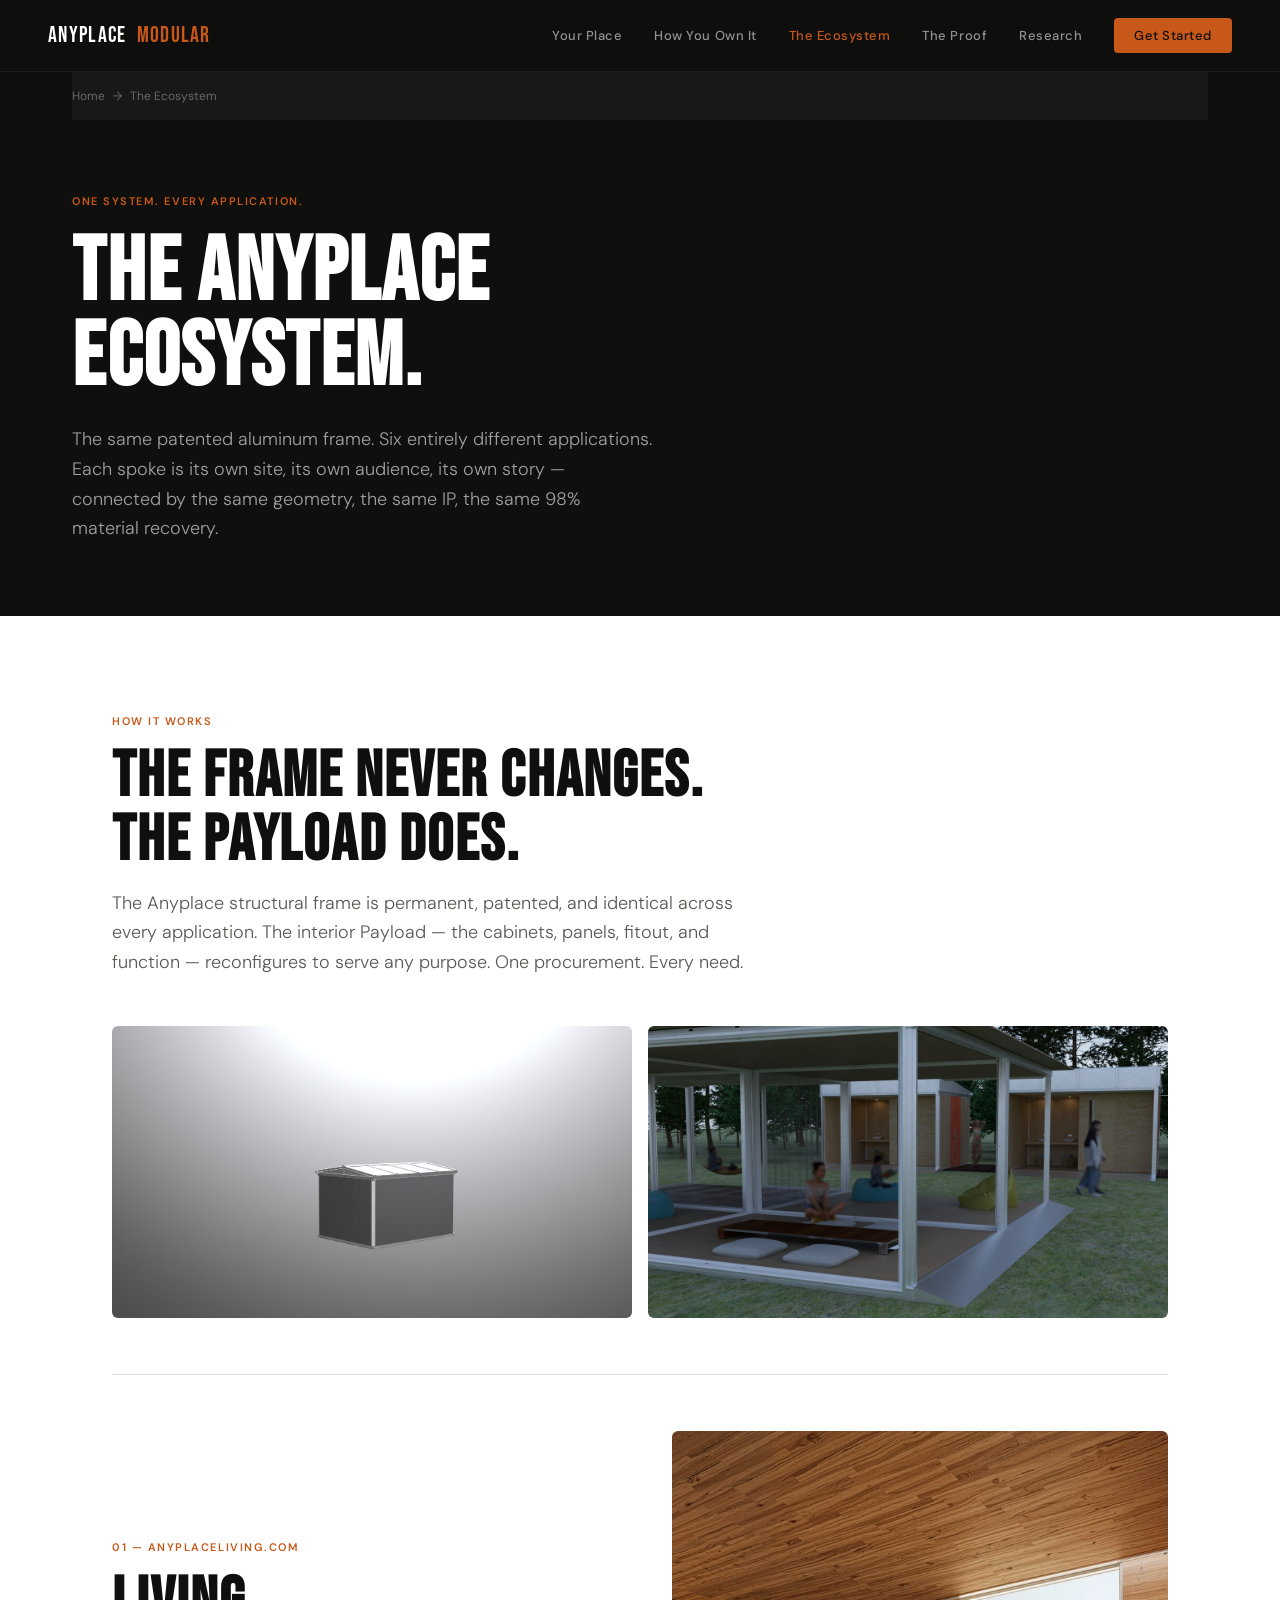
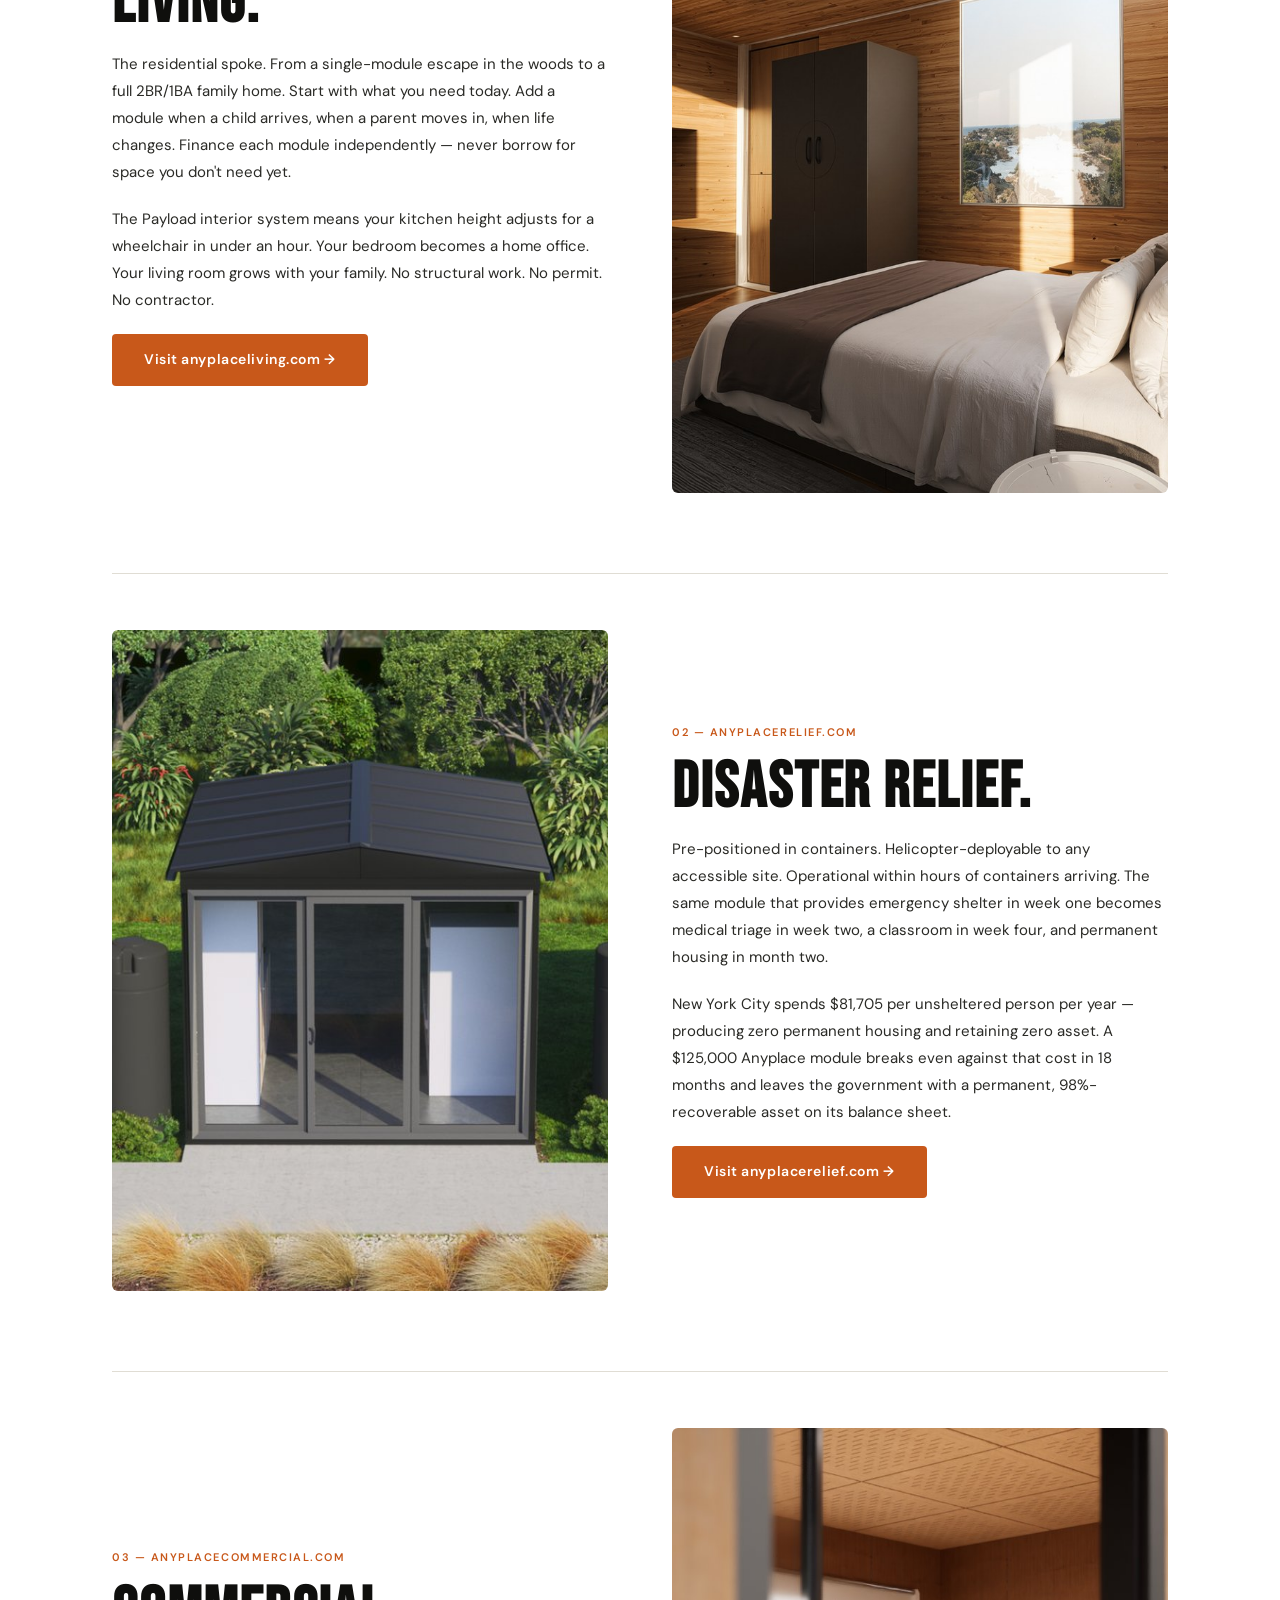
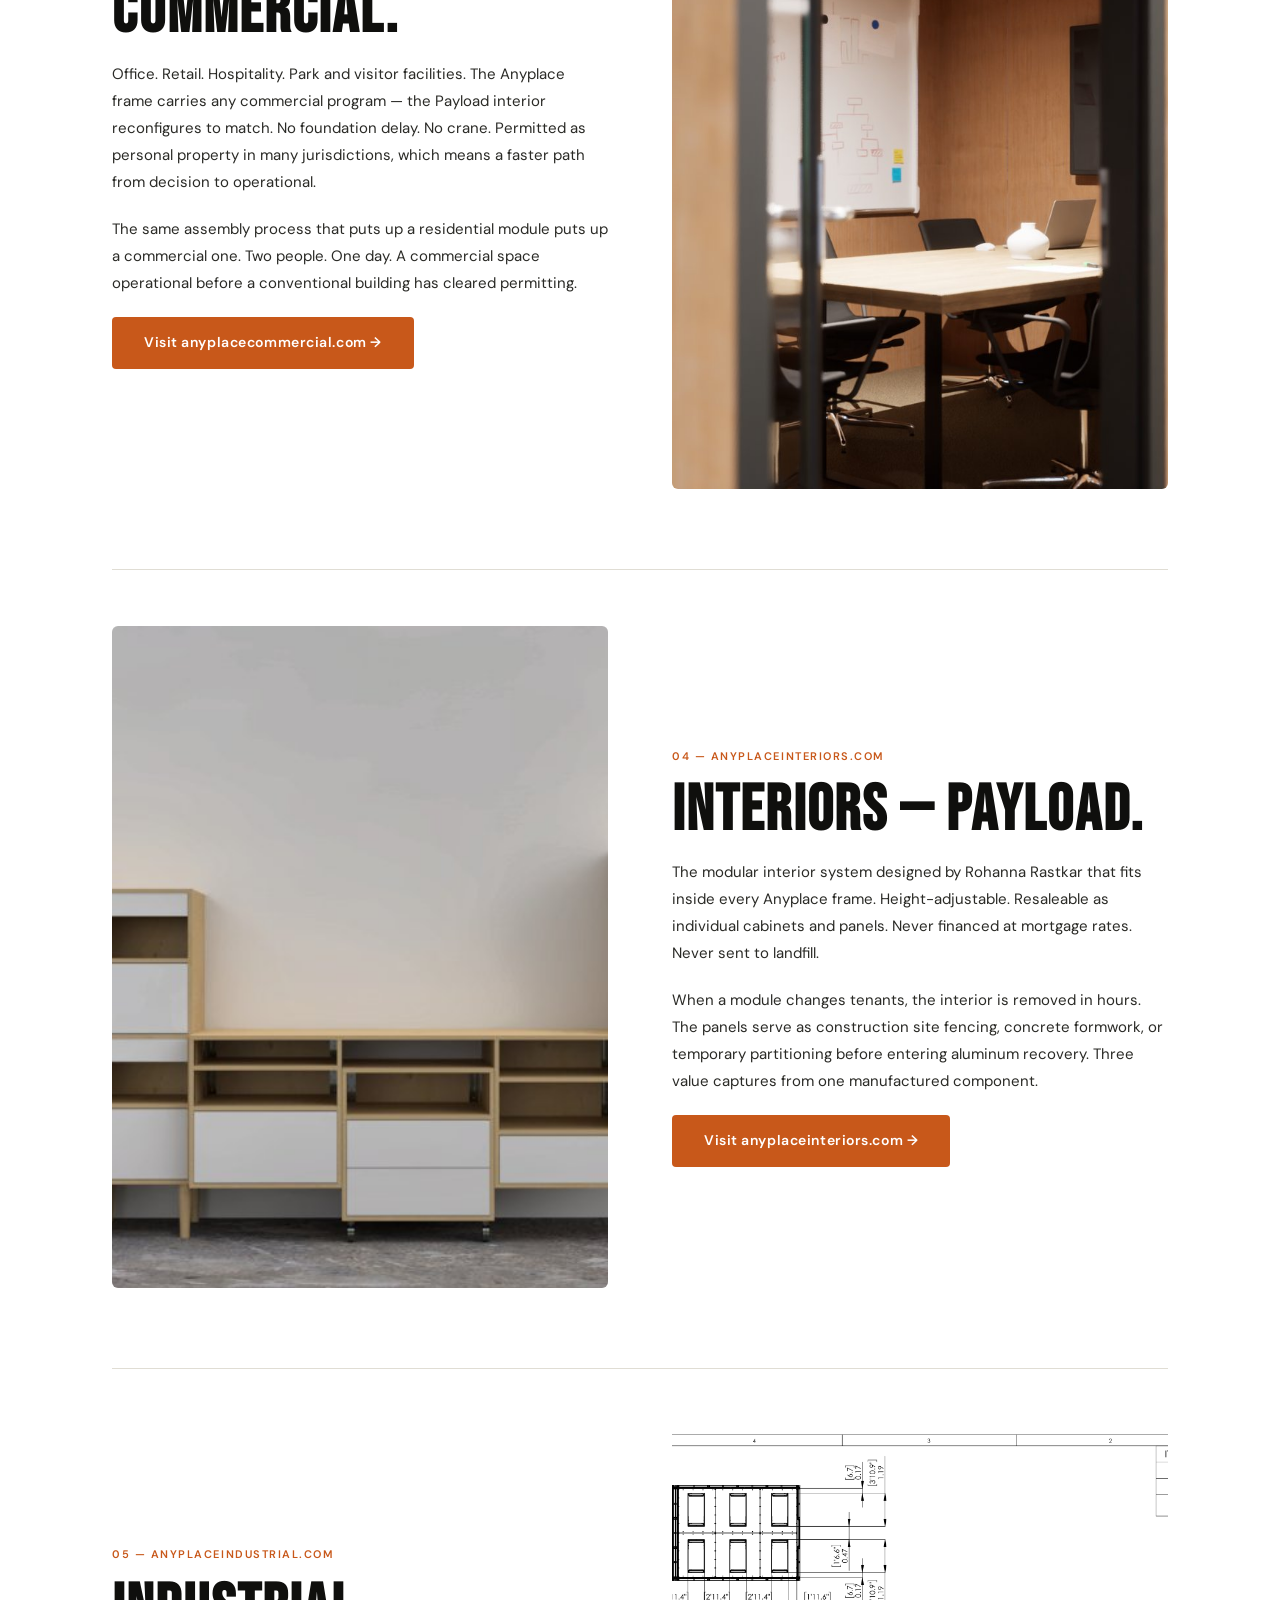
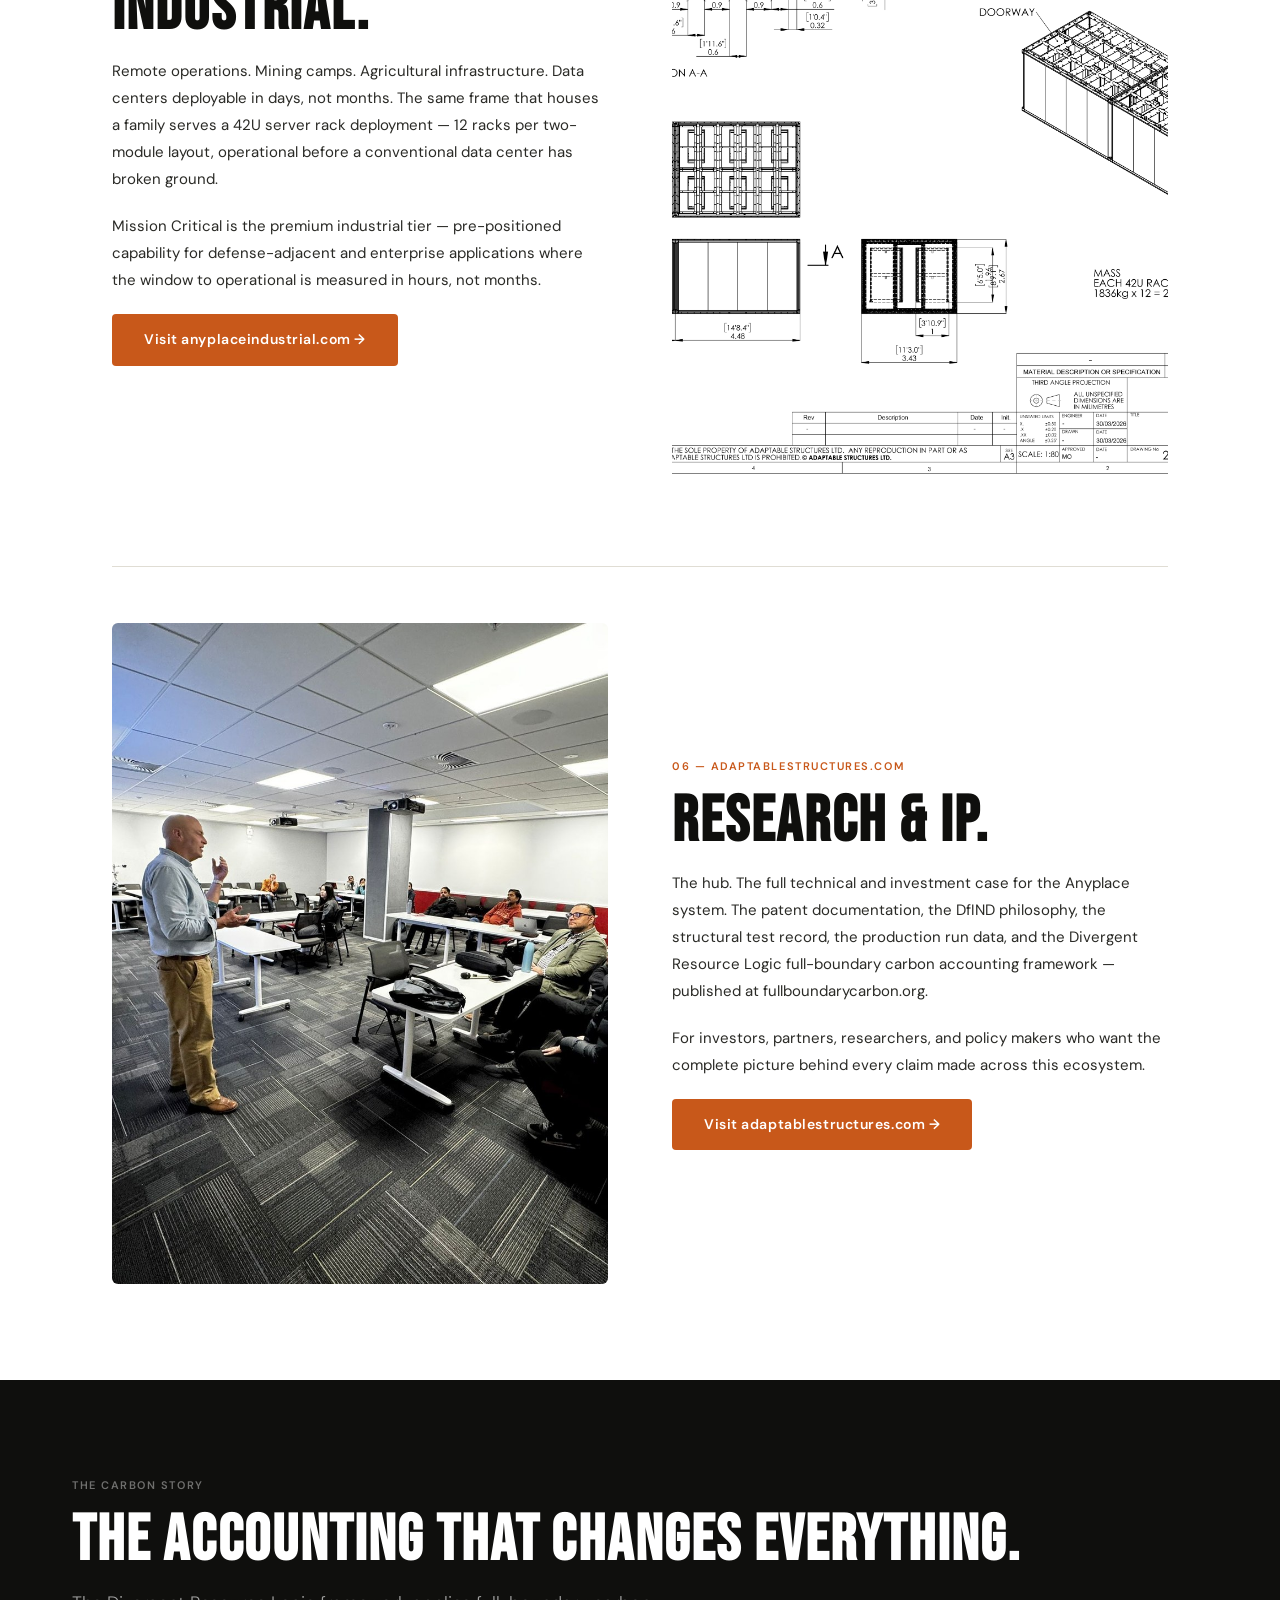
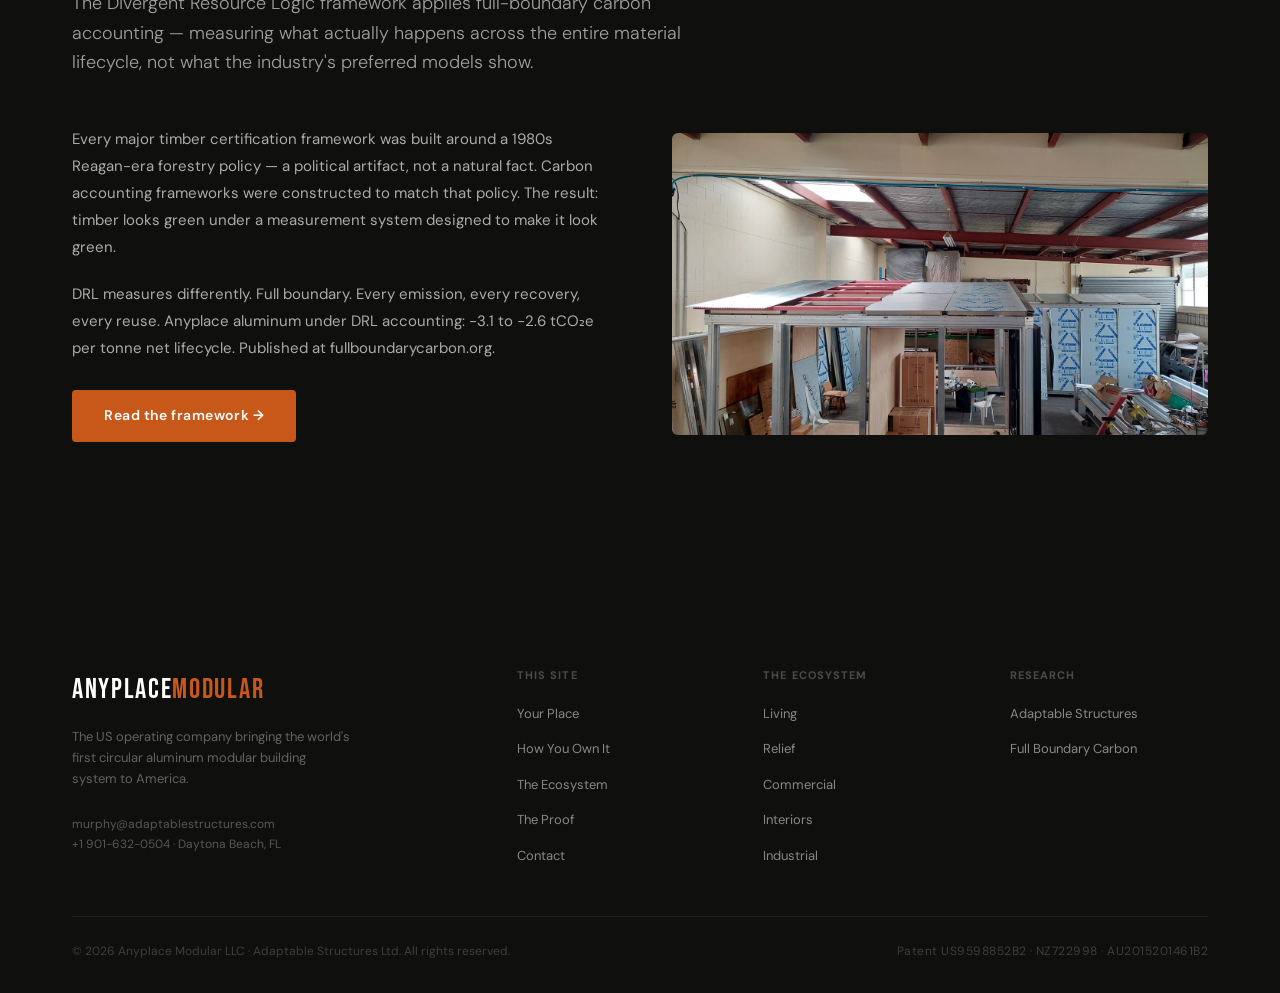
==== the-ecosystem/index.html @ c7db2c32 "Anyplace_Modular_Website_V1" ====
<!DOCTYPE html>
<html lang="en">
<head>
<meta charset="UTF-8">
<meta name="viewport" content="width=device-width, initial-scale=1.0">
<title>The Ecosystem — Anyplace Modular</title>
<meta name="description" content="One patented system. Six applications. Housing, disaster relief, commercial, interiors, industrial, and the research hub. The Anyplace ecosystem — each spoke its own site, all connected.">
<link rel="stylesheet" href="/assets/styles.css">
<link rel="icon" href="/assets/favicon/favicon-32.png" sizes="32x32">
</head>
<body>

<nav>
  <a href="/" class="nav-logo">ANYPLACE<span>MODULAR</span></a>
  <ul class="nav-links">
    <li><a href="/your-place/">Your Place</a></li>
    <li><a href="/how-you-own-it/">How You Own It</a></li>
    <li><a href="/the-ecosystem/" class="active">The Ecosystem</a></li>
    <li><a href="/the-proof/">The Proof</a></li>
    <li><a href="https://www.adaptablestructures.com" target="_blank">Research</a></li>
    <li><a href="/contact/" class="nav-cta">Get Started</a></li>
  </ul>
</nav>

<div class="page-hero">
  <div class="breadcrumb" style="background:rgba(255,255,255,0.04);padding:14px 0">
    <a href="/">Home</a><span>→</span>The Ecosystem
  </div>
  <div class="page-hero-inner">
    <p class="page-hero-eyebrow">One system. Every application.</p>
    <h1 class="page-hero-title">THE ANYPLACE<br>ECOSYSTEM.</h1>
    <p class="page-hero-deck">The same patented aluminum frame. Six entirely different applications. Each spoke is its own site, its own audience, its own story — connected by the same geometry, the same IP, the same 98% material recovery.</p>
  </div>
</div>

<div style="background:var(--white)">
<div class="section">

  <p class="eyebrow">How it works</p>
  <h2 class="section-title">The frame never changes.<br>The Payload does.</h2>
  <p class="section-deck">The Anyplace structural frame is permanent, patented, and identical across every application. The interior Payload — the cabinets, panels, fitout, and function — reconfigures to serve any purpose. One procurement. Every need.</p>

  <div class="img-grid-2" style="margin-bottom:48px">
    <div class="img-wrap img-wrap-wide">
      <img src="/assets/images/system-exploded-closed.jpg" alt="Anyplace module assembled" loading="lazy">
    </div>
    <div class="img-wrap img-wrap-wide">
      <img src="/assets/images/relief-camp-ecosystem.jpg" alt="Anyplace relief deployment" loading="lazy">
    </div>
  </div>

  <hr class="rule">

  <!-- SPOKE 01 — LIVING -->
  <div class="split" style="margin-bottom:80px">
    <div>
      <p class="eyebrow">01 — anyplaceliving.com</p>
      <h2 class="section-title">Living.</h2>
      <p class="body">The residential spoke. From a single-module escape in the woods to a full 2BR/1BA family home. Start with what you need today. Add a module when a child arrives, when a parent moves in, when life changes. Finance each module independently — never borrow for space you don't need yet.</p>
      <p class="body">The Payload interior system means your kitchen height adjusts for a wheelchair in under an hour. Your bedroom becomes a home office. Your living room grows with your family. No structural work. No permit. No contractor.</p>
      <a href="https://www.anyplaceliving.com" target="_blank" class="btn-primary">Visit anyplaceliving.com →</a>
    </div>
    <div class="img-wrap img-wrap-tall">
      <img src="/assets/images/living-v2-bedroom.jpg" alt="Anyplace living interior" loading="lazy">
    </div>
  </div>

  <hr class="rule">

  <!-- SPOKE 02 — RELIEF -->
  <div class="split split-reverse" style="margin-bottom:80px">
    <div>
      <p class="eyebrow">02 — anyplacerelief.com</p>
      <h2 class="section-title">Disaster Relief.</h2>
      <p class="body">Pre-positioned in containers. Helicopter-deployable to any accessible site. Operational within hours of containers arriving. The same module that provides emergency shelter in week one becomes medical triage in week two, a classroom in week four, and permanent housing in month two.</p>
      <p class="body">New York City spends $81,705 per unsheltered person per year — producing zero permanent housing and retaining zero asset. A $125,000 Anyplace module breaks even against that cost in 18 months and leaves the government with a permanent, 98%-recoverable asset on its balance sheet.</p>
      <a href="https://www.anyplacerelief.com" target="_blank" class="btn-primary">Visit anyplacerelief.com →</a>
    </div>
    <div class="img-wrap img-wrap-tall">
      <img src="/assets/images/relief-3-modules-open.jpg" alt="Anyplace relief deployment" loading="lazy">
    </div>
  </div>

  <hr class="rule">

  <!-- SPOKE 03 — COMMERCIAL -->
  <div class="split" style="margin-bottom:80px">
    <div>
      <p class="eyebrow">03 — anyplacecommercial.com</p>
      <h2 class="section-title">Commercial.</h2>
      <p class="body">Office. Retail. Hospitality. Park and visitor facilities. The Anyplace frame carries any commercial program — the Payload interior reconfigures to match. No foundation delay. No crane. Permitted as personal property in many jurisdictions, which means a faster path from decision to operational.</p>
      <p class="body">The same assembly process that puts up a residential module puts up a commercial one. Two people. One day. A commercial space operational before a conventional building has cleared permitting.</p>
      <a href="https://www.anyplacecommercial.com" target="_blank" class="btn-primary">Visit anyplacecommercial.com →</a>
    </div>
    <div class="img-wrap img-wrap-tall">
      <img src="/assets/images/commercial-office-meeting.jpg" alt="Anyplace commercial office" loading="lazy">
    </div>
  </div>

  <hr class="rule">

  <!-- SPOKE 04 — INTERIORS -->
  <div class="split split-reverse" style="margin-bottom:80px">
    <div>
      <p class="eyebrow">04 — anyplaceinteriors.com</p>
      <h2 class="section-title">Interiors — Payload.</h2>
      <p class="body">The modular interior system designed by Rohanna Rastkar that fits inside every Anyplace frame. Height-adjustable. Resaleable as individual cabinets and panels. Never financed at mortgage rates. Never sent to landfill.</p>
      <p class="body">When a module changes tenants, the interior is removed in hours. The panels serve as construction site fencing, concrete formwork, or temporary partitioning before entering aluminum recovery. Three value captures from one manufactured component.</p>
      <a href="https://www.anyplaceinteriors.com" target="_blank" class="btn-primary">Visit anyplaceinteriors.com →</a>
    </div>
    <div class="img-wrap img-wrap-tall">
      <img src="/assets/images/payload-full-wall.jpg" alt="Payload interior system" loading="lazy">
    </div>
  </div>

  <hr class="rule">

  <!-- SPOKE 05 — INDUSTRIAL -->
  <div class="split" style="margin-bottom:80px">
    <div>
      <p class="eyebrow">05 — anyplaceindustrial.com</p>
      <h2 class="section-title">Industrial.</h2>
      <p class="body">Remote operations. Mining camps. Agricultural infrastructure. Data centers deployable in days, not months. The same frame that houses a family serves a 42U server rack deployment — 12 racks per two-module layout, operational before a conventional data center has broken ground.</p>
      <p class="body">Mission Critical is the premium industrial tier — pre-positioned capability for defense-adjacent and enterprise applications where the window to operational is measured in hours, not months.</p>
      <a href="https://www.anyplaceindustrial.com" target="_blank" class="btn-primary">Visit anyplaceindustrial.com →</a>
    </div>
    <div class="img-wrap img-wrap-tall">
      <img src="/assets/images/data-centers-2mod-hires.png" alt="Anyplace data center configuration" loading="lazy">
    </div>
  </div>

  <hr class="rule">

  <!-- SPOKE 06 — RESEARCH -->
  <div class="split split-reverse" style="margin-bottom:0">
    <div>
      <p class="eyebrow">06 — adaptablestructures.com</p>
      <h2 class="section-title">Research & IP.</h2>
      <p class="body">The hub. The full technical and investment case for the Anyplace system. The patent documentation, the DfIND philosophy, the structural test record, the production run data, and the Divergent Resource Logic full-boundary carbon accounting framework — published at fullboundarycarbon.org.</p>
      <p class="body">For investors, partners, researchers, and policy makers who want the complete picture behind every claim made across this ecosystem.</p>
      <a href="https://www.adaptablestructures.com" target="_blank" class="btn-primary">Visit adaptablestructures.com →</a>
    </div>
    <div class="img-wrap img-wrap-tall">
      <img src="/assets/images/massey-2025-presenting.jpg" alt="Murphy O'Neal presenting at Massey University" loading="lazy">
    </div>
  </div>

</div>
</div>

<div style="background:var(--ink)">
<div class="section-dark">
  <div class="section-dark-inner">
    <p class="eyebrow eyebrow-light">The carbon story</p>
    <h2 class="section-title section-title-white">The accounting that changes everything.</h2>
    <p class="section-deck section-deck-white">The Divergent Resource Logic framework applies full-boundary carbon accounting — measuring what actually happens across the entire material lifecycle, not what the industry's preferred models show.</p>
    <div class="split">
      <div>
        <p class="body body-white">Every major timber certification framework was built around a 1980s Reagan-era forestry policy — a political artifact, not a natural fact. Carbon accounting frameworks were constructed to match that policy. The result: timber looks green under a measurement system designed to make it look green.</p>
        <p class="body body-white">DRL measures differently. Full boundary. Every emission, every recovery, every reuse. Anyplace aluminum under DRL accounting: −3.1 to −2.6 tCO₂e per tonne net lifecycle. Published at fullboundarycarbon.org.</p>
        <a href="https://www.fullboundarycarbon.org" target="_blank" class="btn-primary" style="margin-top:8px">Read the framework →</a>
      </div>
      <div class="img-wrap img-wrap-wide">
        <img src="/assets/images/hybrid-roof-overview.jpg" alt="Anyplace system overview" loading="lazy">
      </div>
    </div>
  </div>
</div>
</div>

<footer>
  <div class="footer-grid">
    <div>
      <p class="footer-brand">ANYPLACE<span>MODULAR</span></p>
      <p class="footer-tagline">The US operating company bringing the world's first circular aluminum modular building system to America.</p>
      <p style="font-size:12px;color:rgba(255,255,255,0.3)">murphy@adaptablestructures.com<br>+1 901-632-0504 · Daytona Beach, FL</p>
    </div>
    <div>
      <p class="footer-col-title">This site</p>
      <ul class="footer-links">
        <li><a href="/your-place/">Your Place</a></li>
        <li><a href="/how-you-own-it/">How You Own It</a></li>
        <li><a href="/the-ecosystem/">The Ecosystem</a></li>
        <li><a href="/the-proof/">The Proof</a></li>
        <li><a href="/contact/">Contact</a></li>
      </ul>
    </div>
    <div>
      <p class="footer-col-title">The ecosystem</p>
      <ul class="footer-links">
        <li><a href="https://www.anyplaceliving.com" target="_blank">Living</a></li>
        <li><a href="https://www.anyplacerelief.com" target="_blank">Relief</a></li>
        <li><a href="https://www.anyplacecommercial.com" target="_blank">Commercial</a></li>
        <li><a href="https://www.anyplaceinteriors.com" target="_blank">Interiors</a></li>
        <li><a href="https://www.anyplaceindustrial.com" target="_blank">Industrial</a></li>
      </ul>
    </div>
    <div>
      <p class="footer-col-title">Research</p>
      <ul class="footer-links">
        <li><a href="https://www.adaptablestructures.com" target="_blank">Adaptable Structures</a></li>
        <li><a href="https://www.fullboundarycarbon.org" target="_blank">Full Boundary Carbon</a></li>
      </ul>
    </div>
  </div>
  <div class="footer-bottom">
    <p>© 2026 Anyplace Modular LLC · Adaptable Structures Ltd. All rights reserved.</p>
    <p class="footer-patent">Patent US9598852B2 · NZ722998 · AU2015201461B2</p>
  </div>
</footer>

</body>
</html>
---- assets/styles.css ----
@import url('https://fonts.googleapis.com/css2?family=Bebas+Neue&family=DM+Sans:ital,wght@0,300;0,400;0,500;0,600;1,300&family=DM+Serif+Display:ital@0;1&display=swap');

:root {
  --ink: #0f0f0d;
  --ink-mid: #2a2a26;
  --ink-light: #5a5a54;
  --ink-faint: #9a9a90;
  --rule: #e0ddd4;
  --rule-light: #f0ede6;
  --page: #f8f7f2;
  --white: #ffffff;
  --orange: #c8581a;
  --orange-light: #fdf0e8;
  --orange-mid: #e06020;
  --green: #1a6e4a;
  --green-light: #e8f4ee;
  --blue: #14427a;
  --blue-light: #e8f0fb;
  --nav-h: 72px;
}

* { box-sizing: border-box; margin: 0; padding: 0; }

html { scroll-behavior: smooth; }

body {
  font-family: 'DM Sans', sans-serif;
  background: var(--page);
  color: var(--ink);
  font-size: 15px;
  line-height: 1.7;
  -webkit-font-smoothing: antialiased;
}

/* ── NAV ── */
nav {
  position: fixed;
  top: 0; left: 0; right: 0;
  height: var(--nav-h);
  background: rgba(15,15,13,0.96);
  backdrop-filter: blur(12px);
  -webkit-backdrop-filter: blur(12px);
  z-index: 100;
  display: flex;
  align-items: center;
  justify-content: space-between;
  padding: 0 48px;
  border-bottom: 1px solid rgba(255,255,255,0.06);
}
.nav-logo {
  font-family: 'Bebas Neue', sans-serif;
  font-size: 22px;
  letter-spacing: .06em;
  color: var(--white);
  text-decoration: none;
  display: flex;
  align-items: center;
  gap: 10px;
}
.nav-logo span {
  color: var(--orange);
}
.nav-links {
  display: flex;
  gap: 32px;
  list-style: none;
}
.nav-links a {
  font-size: 13px;
  font-weight: 500;
  letter-spacing: .04em;
  color: rgba(255,255,255,0.55);
  text-decoration: none;
  transition: color .2s;
}
.nav-links a:hover { color: var(--white); }
.nav-links a.active { color: var(--orange); }
.nav-cta {
  font-size: 13px;
  font-weight: 600;
  color: var(--ink) !important;
  background: var(--orange);
  padding: 9px 20px;
  border-radius: 4px;
  transition: background .2s !important;
}
.nav-cta:hover { background: var(--orange-mid) !important; color: var(--white) !important; }

/* ── HERO ── */
.hero {
  min-height: 100vh;
  padding-top: var(--nav-h);
  position: relative;
  display: flex;
  align-items: center;
  overflow: hidden;
}
.hero-bg {
  position: absolute;
  inset: 0;
  background-size: cover;
  background-position: center;
  filter: brightness(0.35);
}
.hero-overlay {
  position: absolute;
  inset: 0;
  background: linear-gradient(135deg, rgba(15,15,13,0.7) 0%, rgba(200,88,26,0.15) 100%);
}
.hero-content {
  position: relative;
  z-index: 2;
  padding: 80px 72px;
  max-width: 900px;
}
.hero-eyebrow {
  font-size: 11px;
  font-weight: 600;
  letter-spacing: .16em;
  text-transform: uppercase;
  color: var(--orange);
  margin-bottom: 24px;
}
.hero-title {
  font-family: 'Bebas Neue', sans-serif;
  font-size: clamp(72px, 10vw, 130px);
  line-height: .95;
  color: var(--white);
  margin-bottom: 28px;
  letter-spacing: .02em;
}
.hero-title em {
  color: var(--orange);
  font-style: normal;
}
.hero-body {
  font-size: 19px;
  font-weight: 300;
  color: rgba(255,255,255,0.7);
  max-width: 560px;
  line-height: 1.65;
  margin-bottom: 48px;
}
.hero-actions {
  display: flex;
  gap: 16px;
  flex-wrap: wrap;
}
.btn-primary {
  display: inline-block;
  background: var(--orange);
  color: var(--white);
  font-size: 14px;
  font-weight: 600;
  letter-spacing: .04em;
  padding: 14px 32px;
  border-radius: 4px;
  text-decoration: none;
  transition: background .2s, transform .2s;
}
.btn-primary:hover { background: var(--orange-mid); transform: translateY(-1px); }
.btn-ghost {
  display: inline-block;
  border: 1px solid rgba(255,255,255,0.3);
  color: rgba(255,255,255,0.8);
  font-size: 14px;
  font-weight: 500;
  padding: 14px 32px;
  border-radius: 4px;
  text-decoration: none;
  transition: border-color .2s, color .2s;
}
.btn-ghost:hover { border-color: var(--white); color: var(--white); }

/* ── SECTIONS ── */
.section {
  padding: 96px 72px;
  max-width: 1200px;
  margin: 0 auto;
}
.section-sm { padding: 64px 72px; }
.section-dark {
  background: var(--ink);
  max-width: 100%;
  padding: 96px 72px;
}
.section-dark-inner {
  max-width: 1200px;
  margin: 0 auto;
}
.section-orange {
  background: var(--orange);
  max-width: 100%;
  padding: 80px 72px;
}
.section-orange-inner {
  max-width: 1200px;
  margin: 0 auto;
}

.eyebrow {
  font-size: 11px;
  font-weight: 600;
  letter-spacing: .14em;
  text-transform: uppercase;
  color: var(--orange);
  margin-bottom: 14px;
}
.eyebrow-light { color: rgba(255,255,255,0.4); }
.eyebrow-white { color: var(--white); }

h2.section-title {
  font-family: 'Bebas Neue', sans-serif;
  font-size: clamp(42px, 5vw, 64px);
  line-height: 1;
  letter-spacing: .03em;
  color: var(--ink);
  margin-bottom: 16px;
}
h2.section-title-white { color: var(--white); }
.section-deck {
  font-size: 18px;
  font-weight: 300;
  color: var(--ink-light);
  max-width: 640px;
  line-height: 1.65;
  margin-bottom: 48px;
}
.section-deck-white {
  color: rgba(255,255,255,0.6);
}

p.body {
  font-size: 15px;
  line-height: 1.8;
  color: var(--ink-mid);
  margin-bottom: 20px;
  max-width: 680px;
}
p.body-white {
  color: rgba(255,255,255,0.65);
}

/* ── STAT GRID ── */
.stat-grid {
  display: grid;
  gap: 1px;
  background: var(--rule);
  border: 1px solid var(--rule);
  border-radius: 8px;
  overflow: hidden;
  margin-bottom: 48px;
}
.stat-grid-3 { grid-template-columns: repeat(3, 1fr); }
.stat-grid-4 { grid-template-columns: repeat(4, 1fr); }
.stat-grid-2 { grid-template-columns: repeat(2, 1fr); }
.stat {
  background: var(--white);
  padding: 28px 24px 22px;
}
.stat-dark { background: rgba(255,255,255,0.04); }
.stat-label {
  font-size: 11px;
  font-weight: 500;
  letter-spacing: .06em;
  text-transform: uppercase;
  color: var(--ink-faint);
  margin-bottom: 12px;
  line-height: 1.4;
}
.stat-label-white { color: rgba(255,255,255,0.35); }
.stat-value {
  font-family: 'Bebas Neue', sans-serif;
  font-size: 40px;
  line-height: 1;
  color: var(--ink);
  margin-bottom: 8px;
  letter-spacing: .02em;
}
.stat-value-white { color: var(--white); }
.stat-value.orange { color: var(--orange); }
.stat-value.green { color: var(--green); }
.stat-note {
  font-size: 12px;
  color: var(--ink-light);
  line-height: 1.5;
}
.stat-note-white { color: rgba(255,255,255,0.4); }

/* ── SPOKE GRID ── */
.spoke-grid {
  display: grid;
  grid-template-columns: repeat(3, 1fr);
  gap: 2px;
  background: var(--rule);
  border-radius: 8px;
  overflow: hidden;
  margin-bottom: 48px;
}
.spoke-card {
  background: var(--white);
  padding: 32px 28px;
  text-decoration: none;
  transition: background .2s;
  display: block;
}
.spoke-card:hover { background: var(--orange-light); }
.spoke-num {
  font-size: 10px;
  font-weight: 700;
  letter-spacing: .1em;
  text-transform: uppercase;
  color: var(--ink-faint);
  margin-bottom: 14px;
}
.spoke-title {
  font-family: 'Bebas Neue', sans-serif;
  font-size: 26px;
  letter-spacing: .03em;
  color: var(--ink);
  margin-bottom: 10px;
  line-height: 1.1;
}
.spoke-body {
  font-size: 13px;
  color: var(--ink-light);
  line-height: 1.6;
  margin-bottom: 16px;
}
.spoke-link {
  font-size: 12px;
  font-weight: 600;
  letter-spacing: .06em;
  text-transform: uppercase;
  color: var(--orange);
}

/* ── IMAGE GRID ── */
.img-grid-2 {
  display: grid;
  grid-template-columns: 1fr 1fr;
  gap: 16px;
  margin-bottom: 48px;
}
.img-grid-3 {
  display: grid;
  grid-template-columns: repeat(3, 1fr);
  gap: 12px;
  margin-bottom: 48px;
}
.img-wrap {
  border-radius: 6px;
  overflow: hidden;
  aspect-ratio: 4/3;
}
.img-wrap img {
  width: 100%;
  height: 100%;
  object-fit: cover;
  display: block;
  transition: transform .4s;
}
.img-wrap:hover img { transform: scale(1.03); }
.img-wrap-tall { aspect-ratio: 3/4; }
.img-wrap-wide { aspect-ratio: 16/9; }

/* ── SPLIT LAYOUT ── */
.split {
  display: grid;
  grid-template-columns: 1fr 1fr;
  gap: 64px;
  align-items: center;
  margin-bottom: 64px;
}
.split-reverse { direction: rtl; }
.split-reverse > * { direction: ltr; }

/* ── PULLQUOTE ── */
.pullquote {
  padding: 48px 56px;
  background: var(--ink);
  border-radius: 8px;
  margin: 48px 0;
  position: relative;
  overflow: hidden;
}
.pullquote::before {
  content: '"';
  position: absolute;
  top: -20px;
  left: 40px;
  font-family: 'Bebas Neue', sans-serif;
  font-size: 200px;
  color: rgba(200,88,26,0.15);
  line-height: 1;
}
.pullquote p {
  font-family: 'DM Serif Display', serif;
  font-size: 24px;
  line-height: 1.55;
  color: var(--white);
  position: relative;
  z-index: 1;
}
.pullquote cite {
  display: block;
  font-size: 12px;
  font-weight: 500;
  letter-spacing: .06em;
  text-transform: uppercase;
  color: rgba(255,255,255,0.3);
  margin-top: 20px;
  font-style: normal;
}

/* ── PROOF STRIP ── */
.proof-strip {
  display: flex;
  gap: 0;
  border: 1px solid var(--rule);
  border-radius: 8px;
  overflow: hidden;
  margin-bottom: 48px;
}
.proof-item {
  flex: 1;
  padding: 20px 24px;
  border-right: 1px solid var(--rule);
  background: var(--white);
}
.proof-item:last-child { border-right: none; }
.proof-item-label {
  font-size: 10px;
  font-weight: 700;
  letter-spacing: .1em;
  text-transform: uppercase;
  color: var(--ink-faint);
  margin-bottom: 6px;
}
.proof-item-value {
  font-family: 'Bebas Neue', sans-serif;
  font-size: 28px;
  color: var(--orange);
  letter-spacing: .02em;
  line-height: 1;
  margin-bottom: 4px;
}
.proof-item-note {
  font-size: 11px;
  color: var(--ink-light);
  line-height: 1.4;
}

/* ── FOOTER ── */
footer {
  background: var(--ink);
  padding: 64px 72px 32px;
}
.footer-grid {
  display: grid;
  grid-template-columns: 2fr 1fr 1fr 1fr;
  gap: 48px;
  margin-bottom: 48px;
}
.footer-brand {
  font-family: 'Bebas Neue', sans-serif;
  font-size: 28px;
  letter-spacing: .06em;
  color: var(--white);
  margin-bottom: 14px;
}
.footer-brand span { color: var(--orange); }
.footer-tagline {
  font-size: 13px;
  color: rgba(255,255,255,0.35);
  line-height: 1.6;
  max-width: 280px;
  margin-bottom: 24px;
}
.footer-col-title {
  font-size: 11px;
  font-weight: 700;
  letter-spacing: .1em;
  text-transform: uppercase;
  color: rgba(255,255,255,0.25);
  margin-bottom: 16px;
}
.footer-links {
  list-style: none;
  display: flex;
  flex-direction: column;
  gap: 10px;
}
.footer-links a {
  font-size: 13px;
  color: rgba(255,255,255,0.5);
  text-decoration: none;
  transition: color .2s;
}
.footer-links a:hover { color: var(--white); }
.footer-bottom {
  border-top: 1px solid rgba(255,255,255,0.08);
  padding-top: 24px;
  display: flex;
  justify-content: space-between;
  align-items: center;
}
.footer-bottom p {
  font-size: 12px;
  color: rgba(255,255,255,0.2);
}
.footer-patent {
  font-size: 11px;
  color: rgba(255,255,255,0.2);
  letter-spacing: .04em;
}

/* ── CALLOUT ── */
.callout {
  padding: 24px 28px;
  border-radius: 6px;
  border-left: 3px solid;
  margin-bottom: 32px;
}
.callout-title {
  font-size: 11px;
  font-weight: 700;
  letter-spacing: .08em;
  text-transform: uppercase;
  margin-bottom: 8px;
}
.callout p { font-size: 14px; line-height: 1.65; }
.callout.orange { background: var(--orange-light); border-color: var(--orange); }
.callout.orange .callout-title { color: var(--orange); }
.callout.orange p { color: #3d1a06; }
.callout.green { background: var(--green-light); border-color: var(--green); }
.callout.green .callout-title { color: var(--green); }
.callout.green p { color: #0d2e1e; }

/* ── PAGE HERO (interior pages) ── */
.page-hero {
  padding-top: var(--nav-h);
  background: var(--ink);
  padding-bottom: 72px;
  padding-left: 72px;
  padding-right: 72px;
}
.page-hero-inner {
  max-width: 800px;
  padding-top: 72px;
}
.page-hero-eyebrow {
  font-size: 11px;
  font-weight: 600;
  letter-spacing: .14em;
  text-transform: uppercase;
  color: var(--orange);
  margin-bottom: 20px;
}
.page-hero-title {
  font-family: 'Bebas Neue', sans-serif;
  font-size: clamp(52px, 7vw, 96px);
  line-height: .95;
  color: var(--white);
  letter-spacing: .02em;
  margin-bottom: 24px;
}
.page-hero-deck {
  font-size: 18px;
  font-weight: 300;
  color: rgba(255,255,255,0.6);
  line-height: 1.65;
  max-width: 580px;
}

/* ── BREADCRUMB ── */
.breadcrumb {
  padding: 14px 72px;
  background: var(--ink-mid);
  font-size: 12px;
  color: rgba(255,255,255,0.35);
}
.breadcrumb a {
  color: rgba(255,255,255,0.35);
  text-decoration: none;
}
.breadcrumb a:hover { color: var(--orange); }
.breadcrumb span { margin: 0 8px; }

/* ── HR ── */
hr.rule {
  border: none;
  border-top: 1px solid var(--rule);
  margin: 56px 0;
}

@media (max-width: 900px) {
  nav { padding: 0 24px; }
  .nav-links { display: none; }
  .hero-content { padding: 48px 24px; }
  .section { padding: 64px 24px; }
  .section-dark { padding: 64px 24px; }
  .section-orange { padding: 64px 24px; }
  .stat-grid-4 { grid-template-columns: repeat(2, 1fr); }
  .stat-grid-3 { grid-template-columns: repeat(2, 1fr); }
  .spoke-grid { grid-template-columns: 1fr; }
  .split { grid-template-columns: 1fr; gap: 32px; }
  .img-grid-2 { grid-template-columns: 1fr; }
  .img-grid-3 { grid-template-columns: 1fr 1fr; }
  .footer-grid { grid-template-columns: 1fr 1fr; }
  .page-hero { padding: 24px; padding-top: var(--nav-h); }
  .breadcrumb { padding: 14px 24px; }
  .proof-strip { flex-wrap: wrap; }
  .proof-item { min-width: 50%; }
}
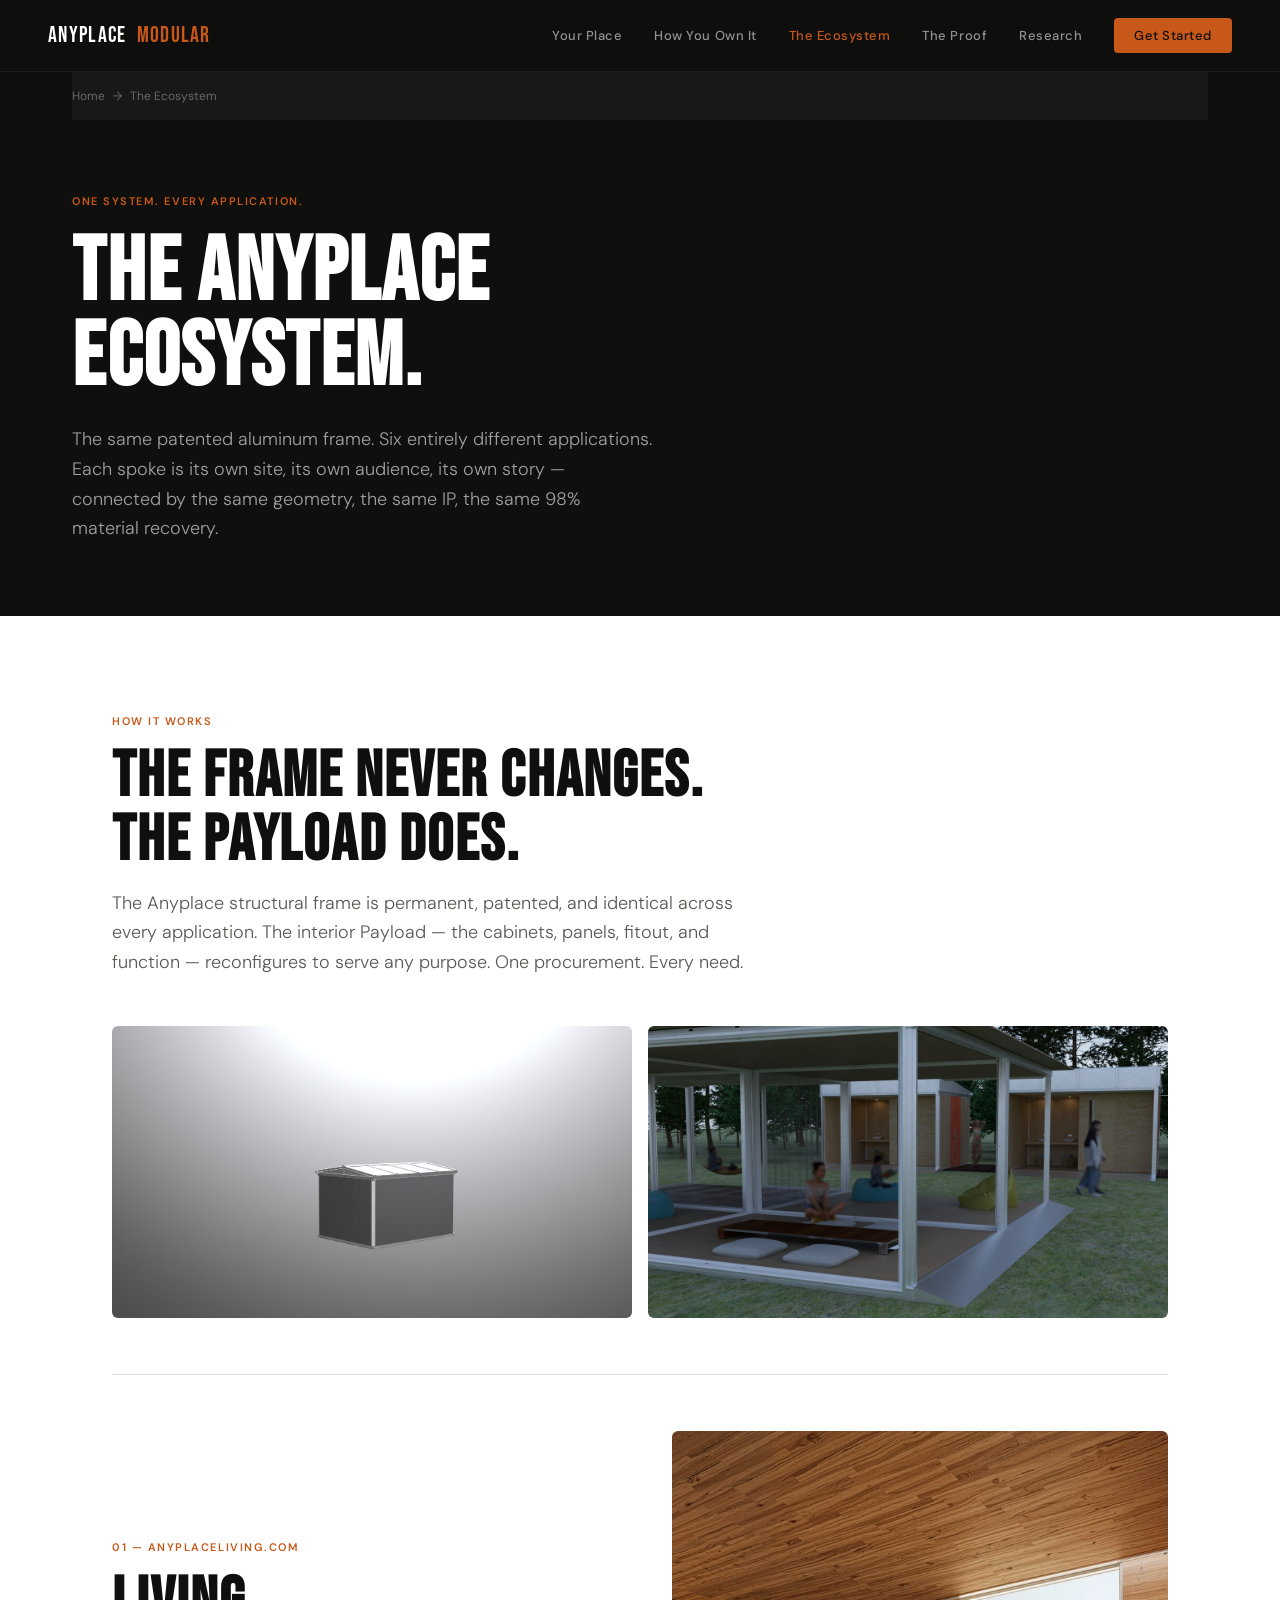
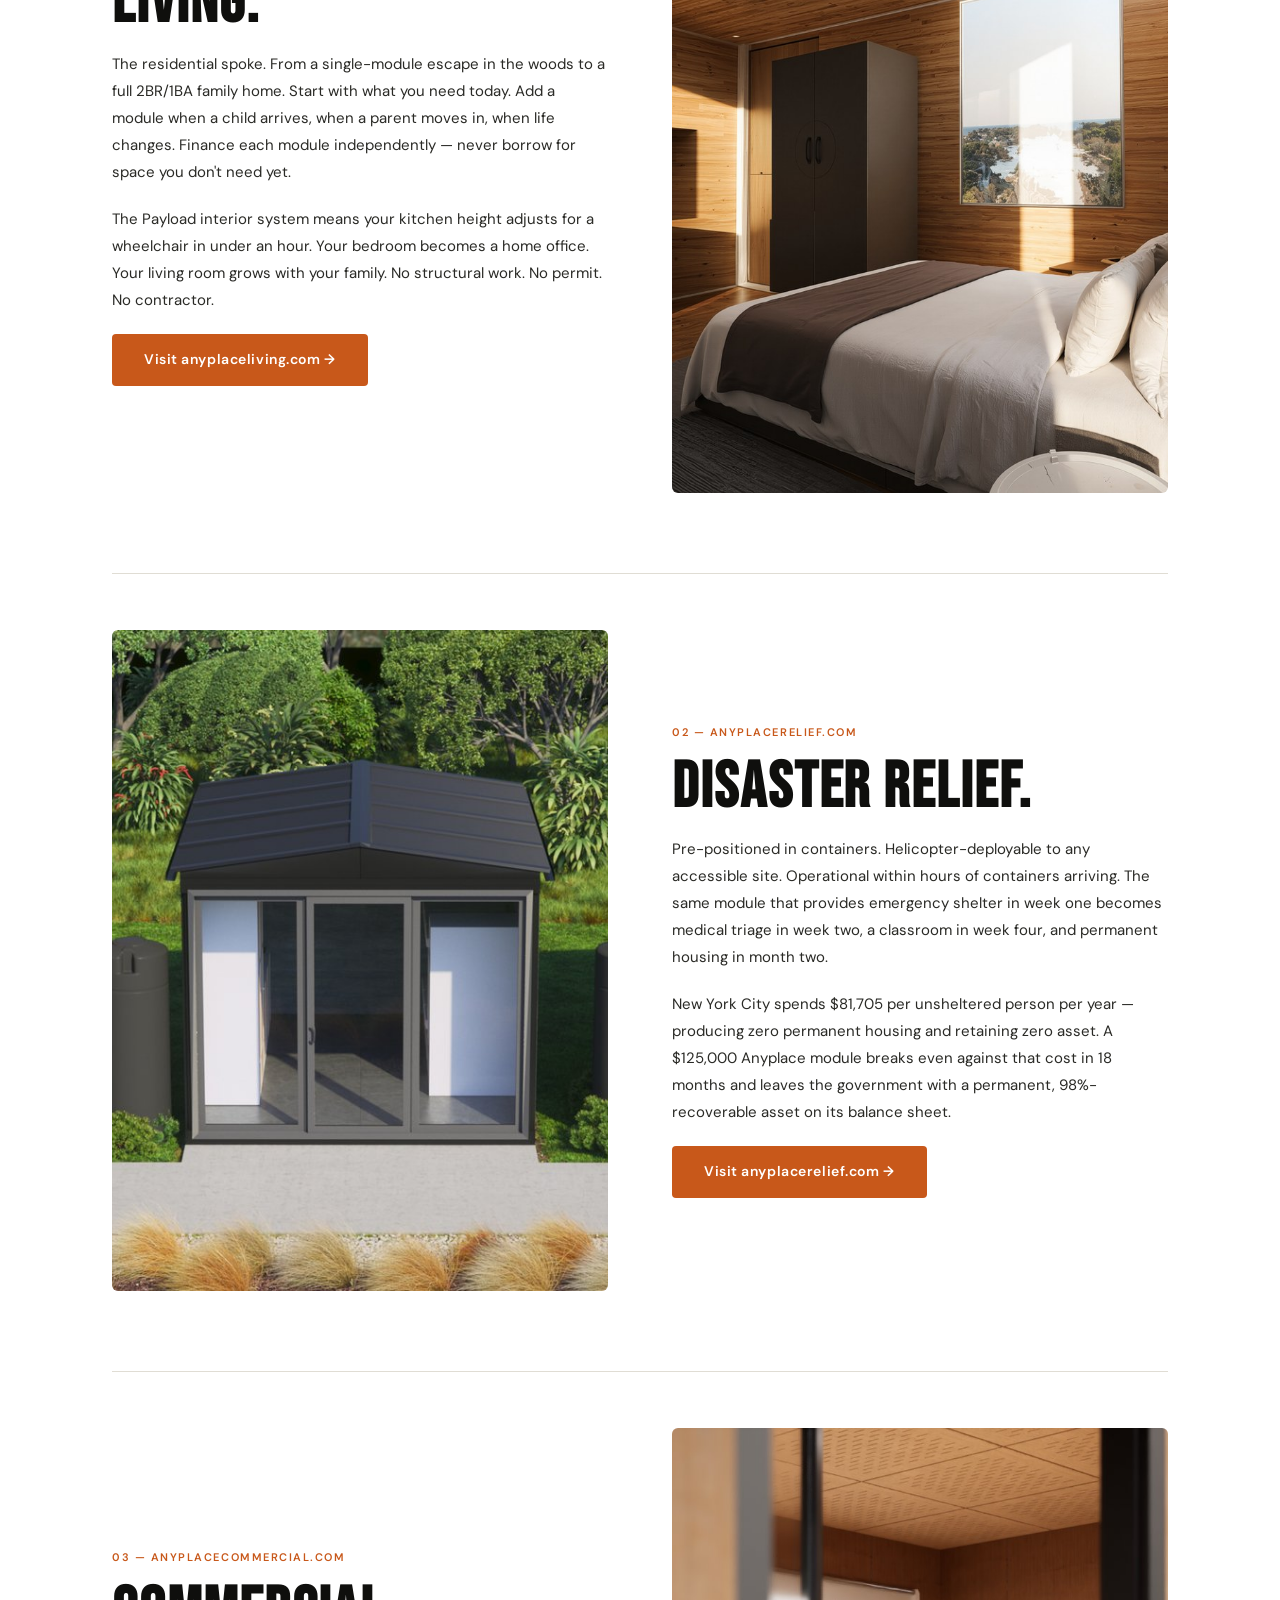
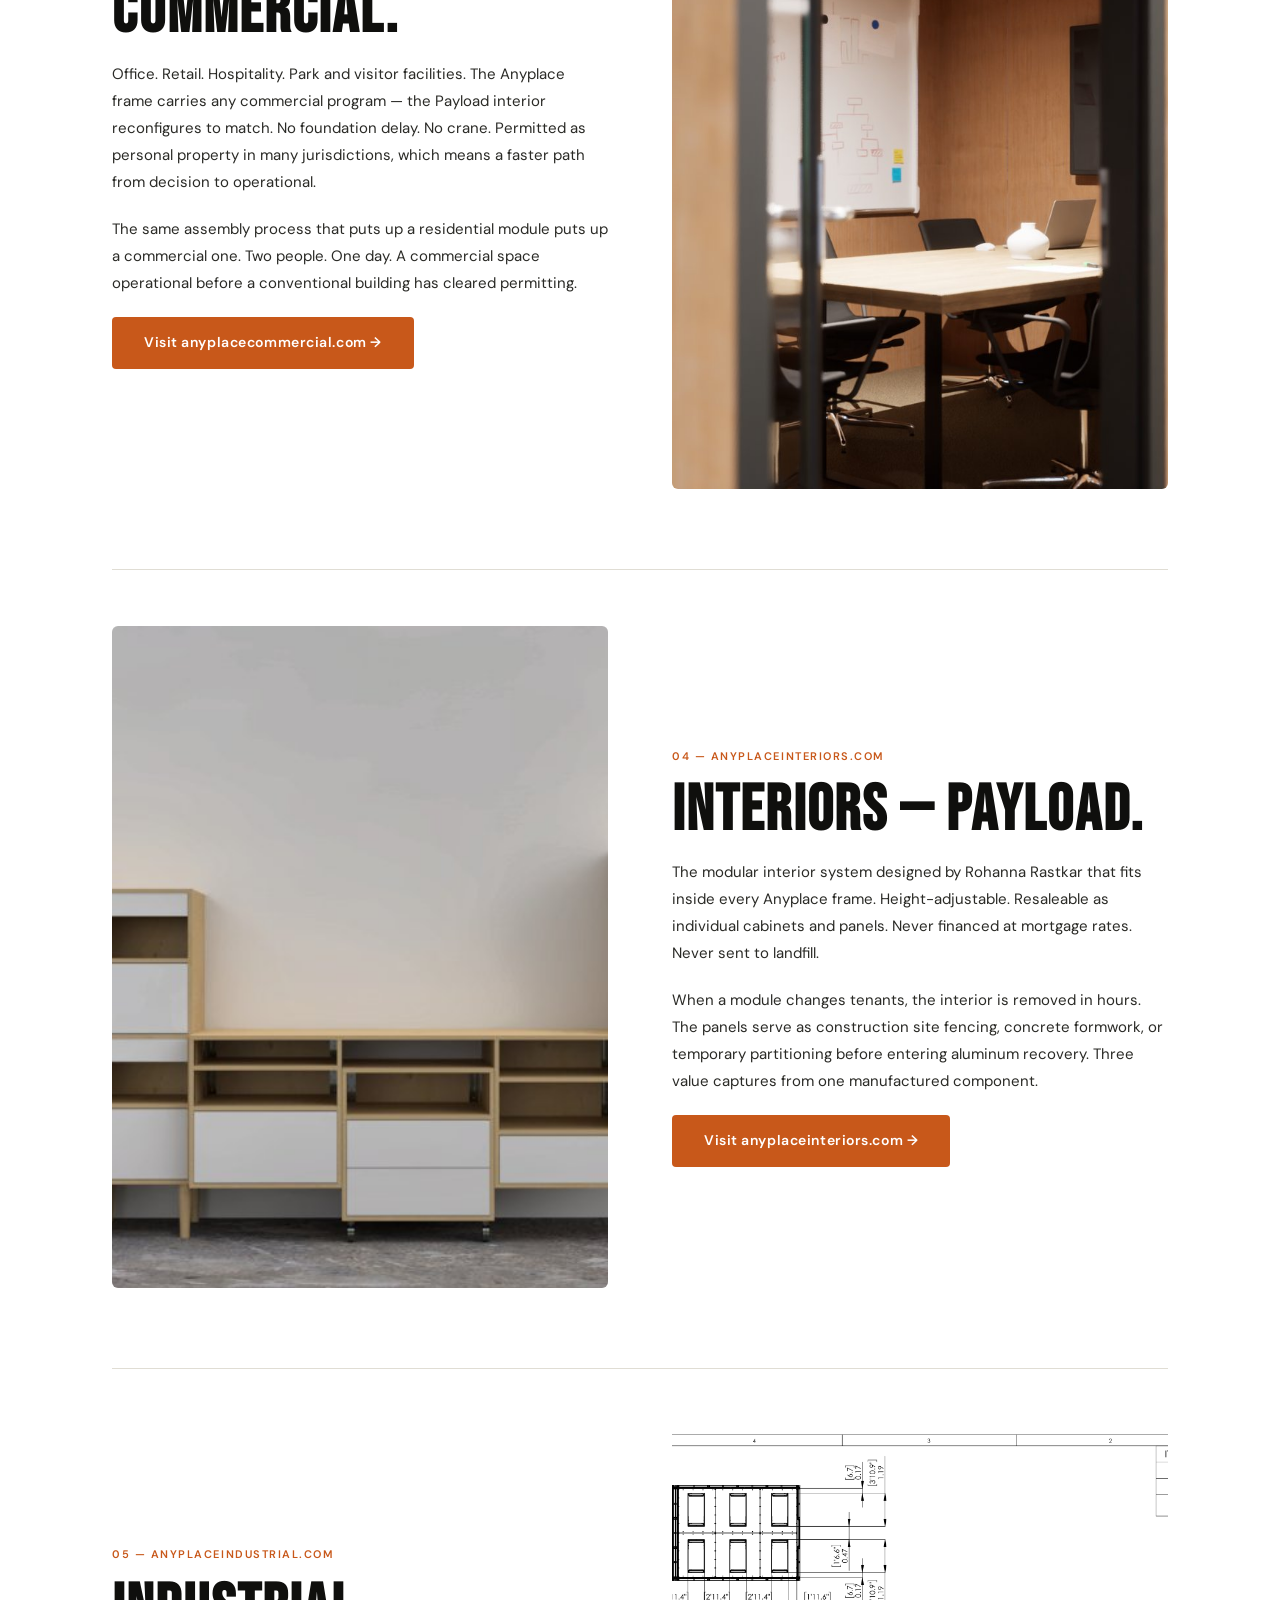
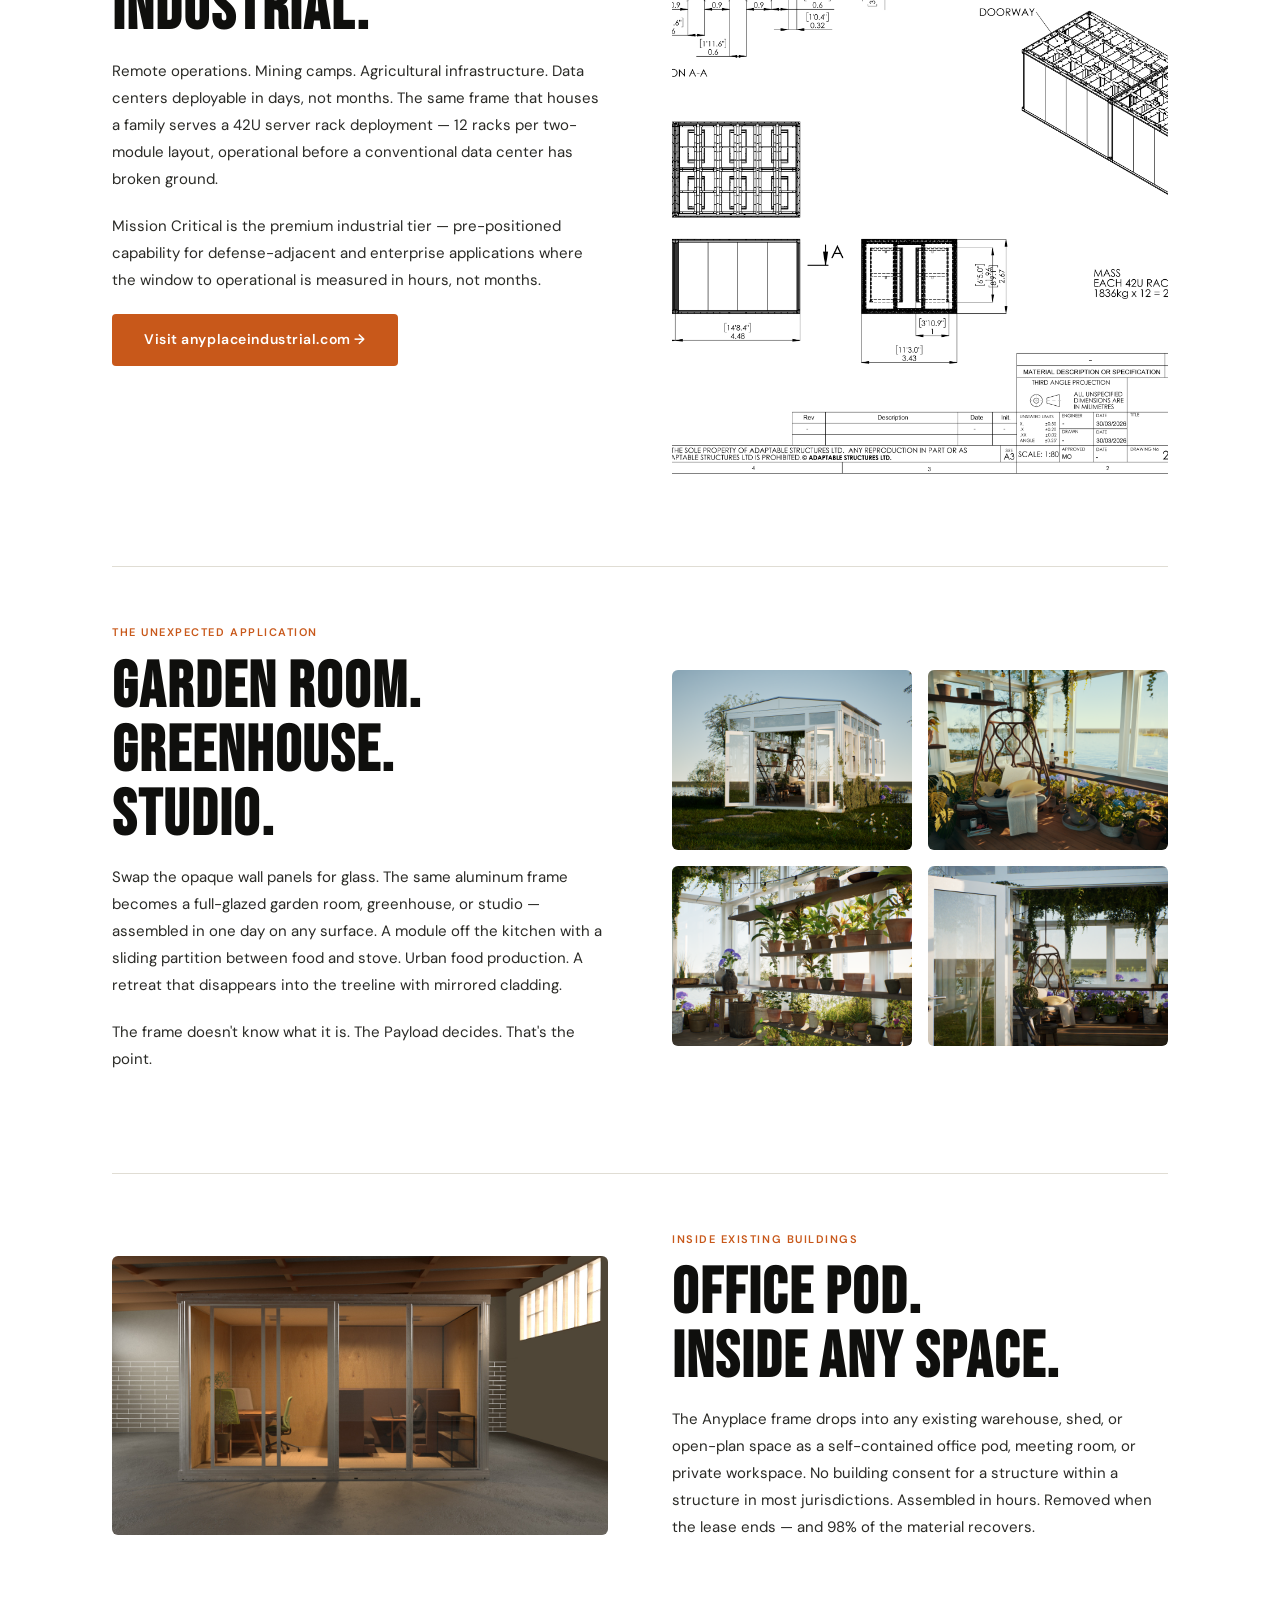
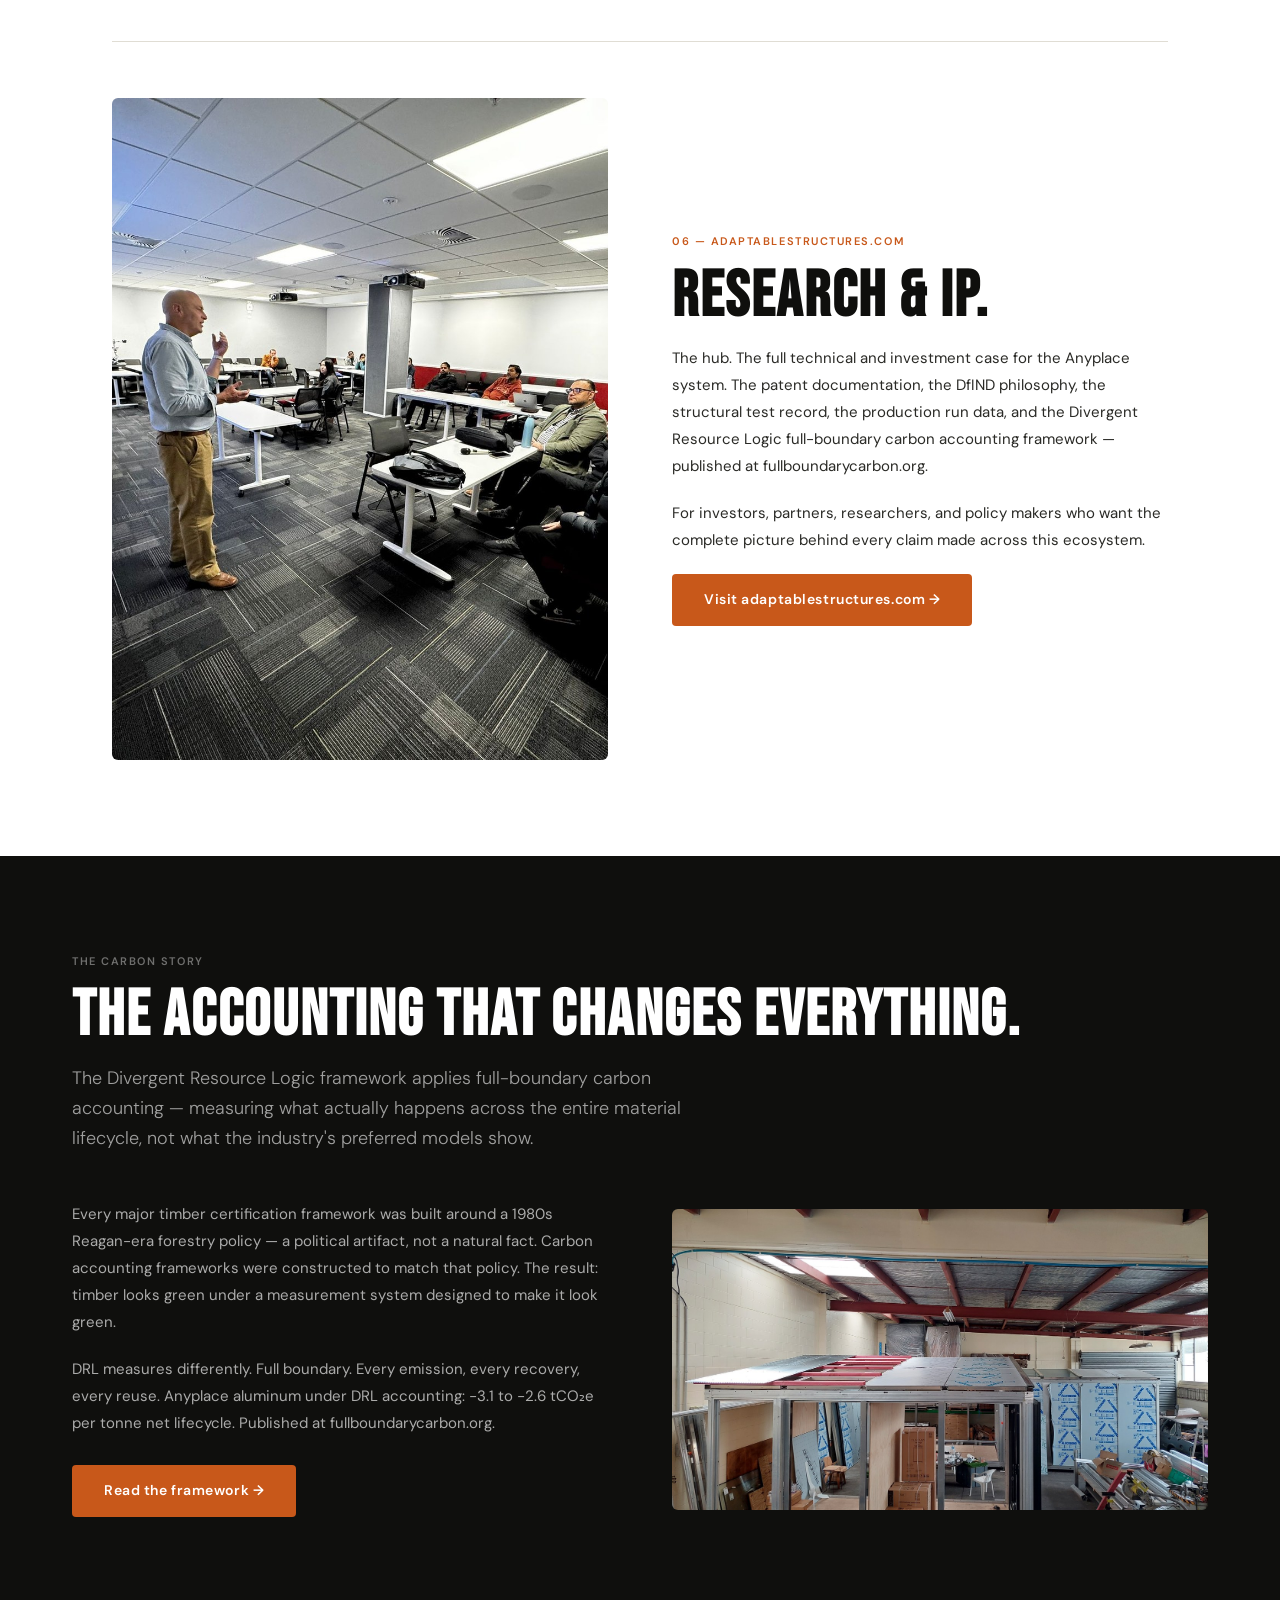
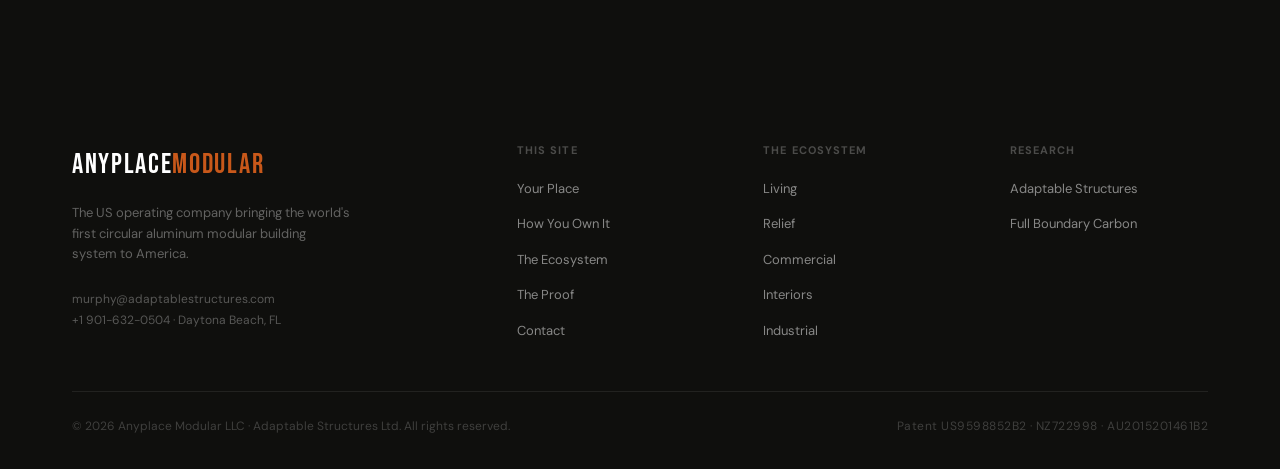
==== commit 708b5cc5: "Anyplace_Modular_V3" ====
--- a/the-ecosystem/index.html
+++ b/the-ecosystem/index.html
@@ -131,6 +131,46 @@
 
   <hr class="rule">
 
+  <!-- GREENHOUSE -->
+  <div class="split" style="margin-bottom:80px">
+    <div>
+      <p class="eyebrow">The unexpected application</p>
+      <h2 class="section-title">Garden room.<br>Greenhouse.<br>Studio.</h2>
+      <p class="body">Swap the opaque wall panels for glass. The same aluminum frame becomes a full-glazed garden room, greenhouse, or studio — assembled in one day on any surface. A module off the kitchen with a sliding partition between food and stove. Urban food production. A retreat that disappears into the treeline with mirrored cladding.</p>
+      <p class="body">The frame doesn't know what it is. The Payload decides. That's the point.</p>
+    </div>
+    <div class="img-grid-2" style="margin-bottom:0">
+      <div class="img-wrap">
+        <img src="/assets/images/greenhouse-exterior-waterfront.png" alt="Anyplace greenhouse module — waterfront exterior" loading="lazy">
+      </div>
+      <div class="img-wrap">
+        <img src="/assets/images/greenhouse-interior-swing-lake.png" alt="Anyplace greenhouse interior — garden room" loading="lazy">
+      </div>
+      <div class="img-wrap">
+        <img src="/assets/images/greenhouse-shelves-plants.png" alt="Anyplace greenhouse — growing shelves" loading="lazy">
+      </div>
+      <div class="img-wrap">
+        <img src="/assets/images/greenhouse-entry-doors-open.png" alt="Anyplace greenhouse — entry doors open" loading="lazy">
+      </div>
+    </div>
+  </div>
+
+  <hr class="rule">
+
+  <!-- WAREHOUSE OFFICE -->
+  <div class="split split-reverse" style="margin-bottom:80px">
+    <div>
+      <p class="eyebrow">Inside existing buildings</p>
+      <h2 class="section-title">Office pod.<br>Inside any space.</h2>
+      <p class="body">The Anyplace frame drops into any existing warehouse, shed, or open-plan space as a self-contained office pod, meeting room, or private workspace. No building consent for a structure within a structure in most jurisdictions. Assembled in hours. Removed when the lease ends — and 98% of the material recovers.</p>
+    </div>
+    <div class="img-wrap img-wrap-wide">
+      <img src="/assets/images/warehouse-office-pod.jpg" alt="Anyplace module as office pod inside warehouse" loading="lazy">
+    </div>
+  </div>
+
+  <hr class="rule">
+
   <!-- SPOKE 06 — RESEARCH -->
   <div class="split split-reverse" style="margin-bottom:0">
     <div>
